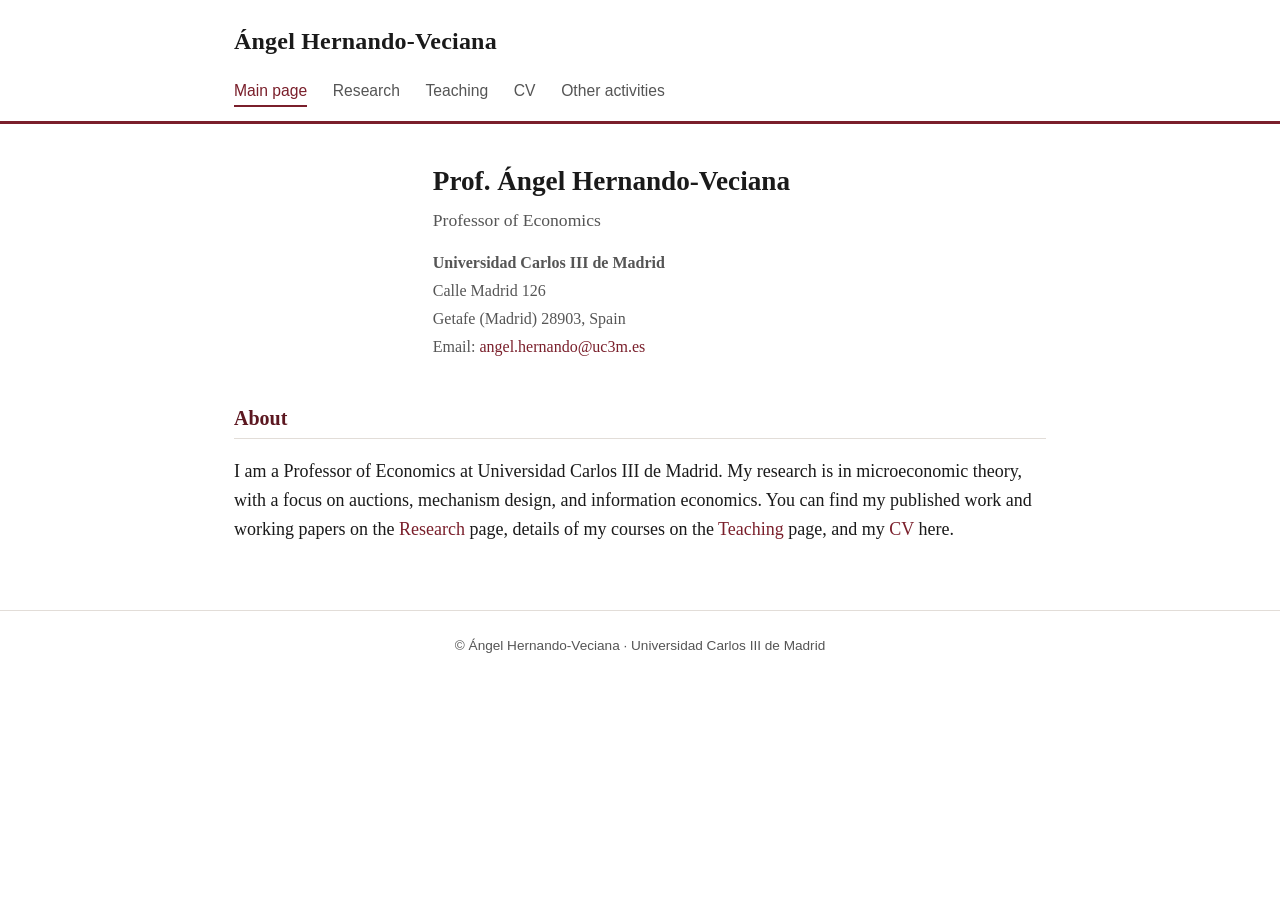
==== index.html @ 5a62879f "Personal academic website (migrated from Google Sites)" ====
<!DOCTYPE html>
<html lang="en">
<head>
<meta charset="utf-8">
<meta name="viewport" content="width=device-width, initial-scale=1">
<title>Ángel Hernando-Veciana</title>
<meta name="description" content="Ángel Hernando-Veciana, Professor of Economics, Universidad Carlos III de Madrid.">
<link rel="stylesheet" href="style.css">
</head>
<body>
<header>
  <div class="header-inner">
    <div class="site-title"><a href="index.html">Ángel Hernando-Veciana</a></div>
  </div>
  <nav>
    <a href="index.html" class="active">Main page</a>
    <a href="research.html">Research</a>
    <a href="teaching.html">Teaching</a>
    <a href="cv.html">CV</a>
    <a href="other-activities.html">Other activities</a>
  </nav>
</header>

<main>
  <div class="profile">
    <img class="profile-photo" src="profile.jpg" alt="Ángel Hernando-Veciana"
         onerror="this.style.visibility='hidden'">
    <div class="profile-info">
      <p class="name">Prof. Ángel Hernando-Veciana</p>
      <p class="role">Professor of Economics</p>
      <p class="contact-line"><strong>Universidad Carlos III de Madrid</strong></p>
      <p class="contact-line">Calle Madrid 126</p>
      <p class="contact-line">Getafe (Madrid) 28903, Spain</p>
      <p class="contact-line">Email: <a href="mailto:angel.hernando@uc3m.es">angel.hernando@uc3m.es</a></p>
    </div>
  </div>

  <h2>About</h2>
  <p>I am a Professor of Economics at Universidad Carlos III de Madrid. My research
  is in microeconomic theory, with a focus on auctions, mechanism design, and
  information economics. You can find my published work and working papers on the
  <a href="research.html">Research</a> page, details of my courses on the
  <a href="teaching.html">Teaching</a> page, and my
  <a href="cv.html">CV</a> here.</p>
</main>

<footer>
  &copy; Ángel Hernando-Veciana · Universidad Carlos III de Madrid
</footer>
</body>
</html>
---- style.css ----
:root {
  --accent: #7a1f2b;      /* UC3M maroon */
  --accent-dark: #5c1720;
  --text: #1a1a1a;
  --muted: #555;
  --bg: #ffffff;
  --bg-soft: #f6f4f2;
  --border: #e2ddd8;
  --max: 860px;
}

* { box-sizing: border-box; }

html { scroll-behavior: smooth; }

body {
  margin: 0;
  font-family: Georgia, "Times New Roman", serif;
  color: var(--text);
  background: var(--bg);
  line-height: 1.6;
  font-size: 18px;
}

a { color: var(--accent); text-decoration: none; }
a:hover { text-decoration: underline; color: var(--accent-dark); }

/* Header / nav */
header {
  border-bottom: 3px solid var(--accent);
  background: var(--bg);
}
.header-inner {
  max-width: var(--max);
  margin: 0 auto;
  padding: 1.4rem 1.5rem 0.4rem;
}
.site-title {
  font-size: 1.5rem;
  font-weight: bold;
  color: var(--text);
  letter-spacing: 0.2px;
}
.site-title a { color: var(--text); }
.site-title a:hover { text-decoration: none; color: var(--accent); }

nav {
  max-width: var(--max);
  margin: 0 auto;
  padding: 0.5rem 1.5rem 0.9rem;
  display: flex;
  flex-wrap: wrap;
  gap: 0.4rem 1.6rem;
}
nav a {
  font-family: -apple-system, "Segoe UI", Helvetica, Arial, sans-serif;
  font-size: 0.98rem;
  color: var(--muted);
  padding: 0.15rem 0;
  border-bottom: 2px solid transparent;
}
nav a:hover { color: var(--accent); text-decoration: none; }
nav a.active { color: var(--accent); border-bottom-color: var(--accent); }

/* Main */
main {
  max-width: var(--max);
  margin: 0 auto;
  padding: 2.2rem 1.5rem 3rem;
}

h1 {
  font-size: 2rem;
  margin: 0 0 1.2rem;
  color: var(--text);
}
h2 {
  font-size: 1.25rem;
  margin: 2rem 0 0.8rem;
  color: var(--accent-dark);
  border-bottom: 1px solid var(--border);
  padding-bottom: 0.3rem;
}

/* Intro / profile */
.profile {
  display: flex;
  gap: 1.8rem;
  align-items: flex-start;
  flex-wrap: wrap;
}
.profile-photo {
  width: 170px;
  height: 210px;
  object-fit: cover;
  border: 1px solid var(--border);
  background: var(--bg-soft);
  flex-shrink: 0;
}
.profile-info { flex: 1; min-width: 240px; }
.profile-info .name { font-size: 1.7rem; font-weight: bold; margin: 0 0 0.2rem; }
.profile-info .role { font-size: 1.1rem; color: var(--muted); margin: 0 0 1rem; }
.contact-line { margin: 0.15rem 0; color: var(--muted); font-size: 1rem; }

/* Publication / list styles */
ol.pub-list, ul.plain-list { padding-left: 1.4rem; }
ol.pub-list li { margin-bottom: 0.9rem; }
ul.plain-list li { margin-bottom: 0.5rem; }
.paper-title { font-style: italic; }
.venue { color: var(--muted); font-size: 0.96rem; }

/* Activities */
.activity {
  display: flex;
  gap: 1.2rem;
  align-items: center;
  padding: 1rem 0;
  border-bottom: 1px solid var(--border);
}
.activity:last-child { border-bottom: none; }
.activity img {
  width: 150px;
  height: 90px;
  object-fit: cover;
  border: 1px solid var(--border);
  flex-shrink: 0;
}

/* CV embed */
.cv-frame {
  width: 100%;
  height: 900px;
  border: 1px solid var(--border);
}

footer {
  border-top: 1px solid var(--border);
  color: var(--muted);
  font-family: -apple-system, "Segoe UI", Helvetica, Arial, sans-serif;
  font-size: 0.85rem;
  text-align: center;
  padding: 1.5rem;
}

@media (max-width: 600px) {
  body { font-size: 16px; }
  .profile-photo { width: 130px; height: 160px; }
  .activity img { width: 110px; height: 68px; }
}
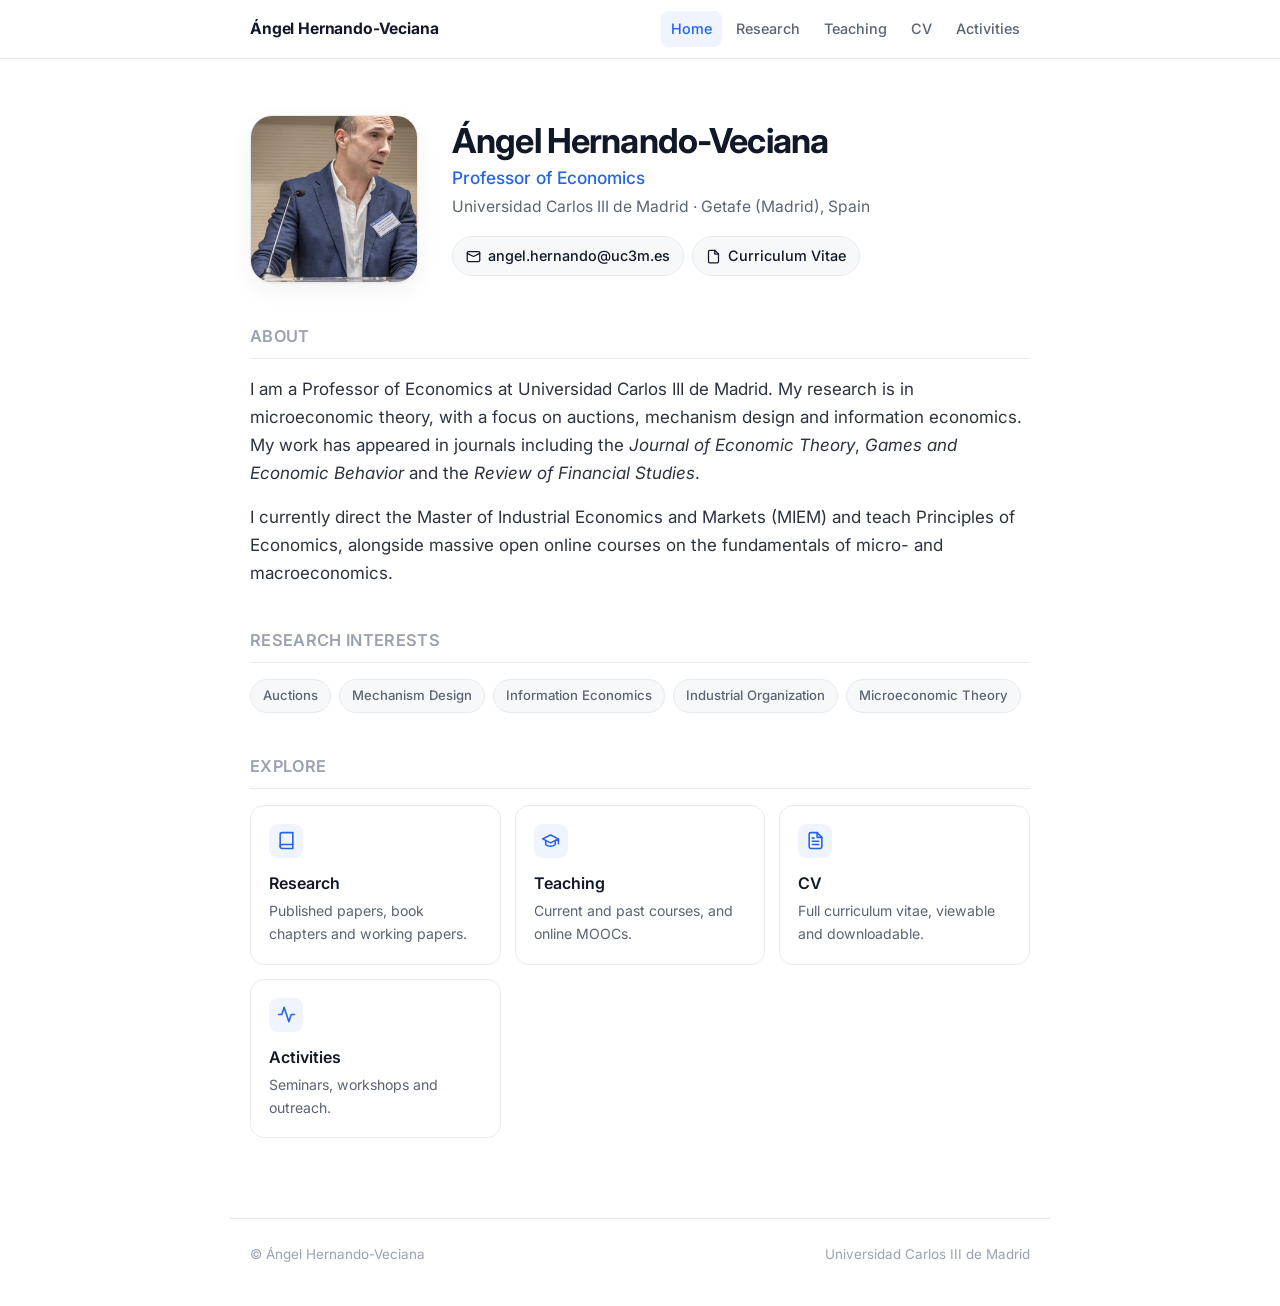
==== commit 42304491: "Update" ====
--- a/index.html
+++ b/index.html
@@ -4,48 +4,98 @@
 <meta charset="utf-8">
 <meta name="viewport" content="width=device-width, initial-scale=1">
 <title>Ángel Hernando-Veciana</title>
-<meta name="description" content="Ángel Hernando-Veciana, Professor of Economics, Universidad Carlos III de Madrid.">
+<meta name="description" content="Ángel Hernando-Veciana — Professor of Economics at Universidad Carlos III de Madrid. Research in auctions, mechanism design and information economics.">
+<link rel="preconnect" href="https://fonts.googleapis.com">
+<link rel="preconnect" href="https://fonts.gstatic.com" crossorigin>
+<link href="https://fonts.googleapis.com/css2?family=Inter:wght@400;500;600;700&display=swap" rel="stylesheet">
 <link rel="stylesheet" href="style.css">
 </head>
 <body>
-<header>
-  <div class="header-inner">
-    <div class="site-title"><a href="index.html">Ángel Hernando-Veciana</a></div>
+<nav class="nav">
+  <div class="nav-inner">
+    <a class="brand" href="index.html">Ángel Hernando-Veciana</a>
+    <div class="nav-links">
+      <a href="index.html" class="active">Home</a>
+      <a href="research.html">Research</a>
+      <a href="teaching.html">Teaching</a>
+      <a href="cv.html">CV</a>
+      <a href="other-activities.html">Activities</a>
+    </div>
   </div>
-  <nav>
-    <a href="index.html" class="active">Main page</a>
-    <a href="research.html">Research</a>
-    <a href="teaching.html">Teaching</a>
-    <a href="cv.html">CV</a>
-    <a href="other-activities.html">Other activities</a>
-  </nav>
-</header>
+</nav>
 
 <main>
-  <div class="profile">
-    <img class="profile-photo" src="profile.jpg" alt="Ángel Hernando-Veciana"
-         onerror="this.style.visibility='hidden'">
-    <div class="profile-info">
-      <p class="name">Prof. Ángel Hernando-Veciana</p>
-      <p class="role">Professor of Economics</p>
-      <p class="contact-line"><strong>Universidad Carlos III de Madrid</strong></p>
-      <p class="contact-line">Calle Madrid 126</p>
-      <p class="contact-line">Getafe (Madrid) 28903, Spain</p>
-      <p class="contact-line">Email: <a href="mailto:angel.hernando@uc3m.es">angel.hernando@uc3m.es</a></p>
+  <section class="hero">
+    <div class="avatar-wrap">
+      <img class="avatar" src="profile.jpg" alt="Ángel Hernando-Veciana"
+           onerror="this.outerHTML='&lt;div class=&quot;avatar-fallback&quot;&gt;ÁHV&lt;/div&gt;'">
     </div>
+    <div class="hero-body">
+      <h1 class="hero-name">Ángel Hernando-Veciana</h1>
+      <p class="hero-role">Professor of Economics</p>
+      <p class="hero-affil">Universidad Carlos III de Madrid · Getafe (Madrid), Spain</p>
+      <div class="contacts">
+        <a href="mailto:angel.hernando@uc3m.es">
+          <svg viewBox="0 0 24 24" fill="none" stroke="currentColor" stroke-width="2" stroke-linecap="round" stroke-linejoin="round"><rect x="2" y="4" width="20" height="16" rx="2"/><path d="m22 7-10 5L2 7"/></svg>
+          angel.hernando@uc3m.es
+        </a>
+        <a href="cv.pdf">
+          <svg viewBox="0 0 24 24" fill="none" stroke="currentColor" stroke-width="2" stroke-linecap="round" stroke-linejoin="round"><path d="M14 2H6a2 2 0 0 0-2 2v16a2 2 0 0 0 2 2h12a2 2 0 0 0 2-2V8z"/><path d="M14 2v6h6"/></svg>
+          Curriculum Vitae
+        </a>
+      </div>
+    </div>
+  </section>
+
+  <h2 class="section">About</h2>
+  <div class="prose">
+    <p>I am a Professor of Economics at Universidad Carlos III de Madrid. My research is in
+    microeconomic theory, with a focus on auctions, mechanism design and information
+    economics. My work has appeared in journals including the <em>Journal of Economic
+    Theory</em>, <em>Games and Economic Behavior</em> and the <em>Review of Financial
+    Studies</em>.</p>
+    <p>I currently direct the Master of Industrial Economics and Markets (MIEM) and teach
+    Principles of Economics, alongside massive open online courses on the fundamentals of
+    micro- and macroeconomics.</p>
   </div>
 
-  <h2>About</h2>
-  <p>I am a Professor of Economics at Universidad Carlos III de Madrid. My research
-  is in microeconomic theory, with a focus on auctions, mechanism design, and
-  information economics. You can find my published work and working papers on the
-  <a href="research.html">Research</a> page, details of my courses on the
-  <a href="teaching.html">Teaching</a> page, and my
-  <a href="cv.html">CV</a> here.</p>
+  <h2 class="section">Research interests</h2>
+  <div class="tags">
+    <span class="tag">Auctions</span>
+    <span class="tag">Mechanism Design</span>
+    <span class="tag">Information Economics</span>
+    <span class="tag">Industrial Organization</span>
+    <span class="tag">Microeconomic Theory</span>
+  </div>
+
+  <h2 class="section">Explore</h2>
+  <div class="cards">
+    <a class="card" href="research.html">
+      <div class="card-icon"><svg viewBox="0 0 24 24" fill="none" stroke="currentColor" stroke-width="2" stroke-linecap="round" stroke-linejoin="round"><path d="M4 19.5A2.5 2.5 0 0 1 6.5 17H20"/><path d="M6.5 2H20v20H6.5A2.5 2.5 0 0 1 4 19.5v-15A2.5 2.5 0 0 1 6.5 2z"/></svg></div>
+      <h3>Research</h3>
+      <p>Published papers, book chapters and working papers.</p>
+    </a>
+    <a class="card" href="teaching.html">
+      <div class="card-icon"><svg viewBox="0 0 24 24" fill="none" stroke="currentColor" stroke-width="2" stroke-linecap="round" stroke-linejoin="round"><path d="M22 10v6M2 10l10-5 10 5-10 5z"/><path d="M6 12v5c3 3 9 3 12 0v-5"/></svg></div>
+      <h3>Teaching</h3>
+      <p>Current and past courses, and online MOOCs.</p>
+    </a>
+    <a class="card" href="cv.html">
+      <div class="card-icon"><svg viewBox="0 0 24 24" fill="none" stroke="currentColor" stroke-width="2" stroke-linecap="round" stroke-linejoin="round"><path d="M14 2H6a2 2 0 0 0-2 2v16a2 2 0 0 0 2 2h12a2 2 0 0 0 2-2V8z"/><path d="M14 2v6h6"/><path d="M16 13H8M16 17H8M10 9H8"/></svg></div>
+      <h3>CV</h3>
+      <p>Full curriculum vitae, viewable and downloadable.</p>
+    </a>
+    <a class="card" href="other-activities.html">
+      <div class="card-icon"><svg viewBox="0 0 24 24" fill="none" stroke="currentColor" stroke-width="2" stroke-linecap="round" stroke-linejoin="round"><path d="M22 12h-4l-3 9L9 3l-3 9H2"/></svg></div>
+      <h3>Activities</h3>
+      <p>Seminars, workshops and outreach.</p>
+    </a>
+  </div>
 </main>
 
 <footer>
-  &copy; Ángel Hernando-Veciana · Universidad Carlos III de Madrid
+  <span>© Ángel Hernando-Veciana</span>
+  <span>Universidad Carlos III de Madrid</span>
 </footer>
 </body>
 </html>
--- a/style.css
+++ b/style.css
@@ -1,149 +1,312 @@
 :root {
-  --accent: #7a1f2b;      /* UC3M maroon */
-  --accent-dark: #5c1720;
-  --text: #1a1a1a;
-  --muted: #555;
+  --ink: #111827;
+  --muted: #5b6472;
+  --faint: #9aa2af;
+  --line: #e8eaee;
+  --line-strong: #d7dae0;
   --bg: #ffffff;
-  --bg-soft: #f6f4f2;
-  --border: #e2ddd8;
-  --max: 860px;
+  --bg-soft: #f7f8fa;
+  --accent: #2563eb;
+  --accent-soft: #eff4ff;
+  --radius: 14px;
+  --radius-sm: 9px;
+  --max: 820px;
+  --shadow: 0 1px 2px rgba(17,24,39,.04), 0 8px 24px rgba(17,24,39,.05);
 }
 
 * { box-sizing: border-box; }
-
-html { scroll-behavior: smooth; }
+html { scroll-behavior: smooth; -webkit-text-size-adjust: 100%; }
 
 body {
   margin: 0;
-  font-family: Georgia, "Times New Roman", serif;
-  color: var(--text);
+  font-family: "Inter", -apple-system, BlinkMacSystemFont, "Segoe UI", Helvetica, Arial, sans-serif;
+  color: var(--ink);
   background: var(--bg);
-  line-height: 1.6;
-  font-size: 18px;
-}
-
-a { color: var(--accent); text-decoration: none; }
-a:hover { text-decoration: underline; color: var(--accent-dark); }
-
-/* Header / nav */
-header {
-  border-bottom: 3px solid var(--accent);
-  background: var(--bg);
-}
-.header-inner {
+  line-height: 1.65;
+  font-size: 17px;
+  -webkit-font-smoothing: antialiased;
+  text-rendering: optimizeLegibility;
+}
+
+a { color: var(--accent); text-decoration: none; transition: color .15s ease; }
+a:hover { color: #1a4bc0; }
+
+/* ---------- Nav ---------- */
+.nav {
+  position: sticky;
+  top: 0;
+  z-index: 50;
+  background: rgba(255,255,255,.82);
+  backdrop-filter: saturate(180%) blur(12px);
+  -webkit-backdrop-filter: saturate(180%) blur(12px);
+  border-bottom: 1px solid var(--line);
+}
+.nav-inner {
   max-width: var(--max);
   margin: 0 auto;
-  padding: 1.4rem 1.5rem 0.4rem;
-}
-.site-title {
-  font-size: 1.5rem;
-  font-weight: bold;
-  color: var(--text);
-  letter-spacing: 0.2px;
-}
-.site-title a { color: var(--text); }
-.site-title a:hover { text-decoration: none; color: var(--accent); }
-
-nav {
-  max-width: var(--max);
-  margin: 0 auto;
-  padding: 0.5rem 1.5rem 0.9rem;
-  display: flex;
+  padding: 0 20px;
+  height: 58px;
+  display: flex;
+  align-items: center;
+  justify-content: space-between;
+  gap: 16px;
+}
+.brand {
+  font-weight: 700;
+  letter-spacing: -.01em;
+  color: var(--ink);
+  font-size: .98rem;
+  white-space: nowrap;
+}
+.brand:hover { color: var(--ink); }
+.nav-links {
+  display: flex;
+  gap: 4px;
   flex-wrap: wrap;
-  gap: 0.4rem 1.6rem;
-}
-nav a {
-  font-family: -apple-system, "Segoe UI", Helvetica, Arial, sans-serif;
-  font-size: 0.98rem;
+  justify-content: flex-end;
+}
+.nav-links a {
   color: var(--muted);
-  padding: 0.15rem 0;
-  border-bottom: 2px solid transparent;
-}
-nav a:hover { color: var(--accent); text-decoration: none; }
-nav a.active { color: var(--accent); border-bottom-color: var(--accent); }
-
-/* Main */
+  font-size: .9rem;
+  font-weight: 500;
+  padding: 6px 10px;
+  border-radius: 8px;
+  transition: background .15s ease, color .15s ease;
+}
+.nav-links a:hover { color: var(--ink); background: var(--bg-soft); }
+.nav-links a.active { color: var(--accent); background: var(--accent-soft); }
+
+/* ---------- Layout ---------- */
 main {
   max-width: var(--max);
   margin: 0 auto;
-  padding: 2.2rem 1.5rem 3rem;
-}
-
-h1 {
-  font-size: 2rem;
-  margin: 0 0 1.2rem;
-  color: var(--text);
-}
-h2 {
-  font-size: 1.25rem;
-  margin: 2rem 0 0.8rem;
-  color: var(--accent-dark);
-  border-bottom: 1px solid var(--border);
-  padding-bottom: 0.3rem;
-}
-
-/* Intro / profile */
-.profile {
-  display: flex;
-  gap: 1.8rem;
-  align-items: flex-start;
+  padding: 56px 20px 40px;
+}
+
+h1.page-title {
+  font-size: 1.9rem;
+  font-weight: 700;
+  letter-spacing: -.02em;
+  margin: 0 0 6px;
+}
+.page-intro { color: var(--muted); margin: 0 0 30px; }
+
+h2.section {
+  font-size: 1.02rem;
+  font-weight: 600;
+  letter-spacing: .02em;
+  text-transform: uppercase;
+  color: var(--faint);
+  margin: 40px 0 16px;
+  padding-bottom: 8px;
+  border-bottom: 1px solid var(--line);
+}
+
+/* ---------- Hero ---------- */
+.hero {
+  display: flex;
+  gap: 34px;
+  align-items: center;
   flex-wrap: wrap;
 }
-.profile-photo {
-  width: 170px;
-  height: 210px;
+.avatar-wrap { flex-shrink: 0; }
+.avatar {
+  width: 168px;
+  height: 168px;
+  border-radius: 22px;
   object-fit: cover;
-  border: 1px solid var(--border);
+  box-shadow: var(--shadow);
+  border: 1px solid var(--line);
+  display: block;
+}
+.avatar-fallback {
+  width: 168px;
+  height: 168px;
+  border-radius: 22px;
+  display: flex;
+  align-items: center;
+  justify-content: center;
+  font-size: 3.2rem;
+  font-weight: 700;
+  letter-spacing: -.02em;
+  color: #fff;
+  background: linear-gradient(135deg, #2563eb, #4f46e5);
+  box-shadow: var(--shadow);
+}
+.hero-body { flex: 1; min-width: 260px; }
+.hero-name {
+  font-size: 2.15rem;
+  font-weight: 700;
+  letter-spacing: -.025em;
+  margin: 0 0 4px;
+  line-height: 1.1;
+}
+.hero-role { font-size: 1.08rem; color: var(--accent); font-weight: 500; margin: 0 0 2px; }
+.hero-affil { color: var(--muted); margin: 0 0 16px; font-size: .98rem; }
+
+.contacts { display: flex; flex-wrap: wrap; gap: 8px; margin-top: 4px; }
+.contacts a {
+  display: inline-flex;
+  align-items: center;
+  gap: 7px;
+  font-size: .9rem;
+  font-weight: 500;
+  color: var(--ink);
   background: var(--bg-soft);
-  flex-shrink: 0;
-}
-.profile-info { flex: 1; min-width: 240px; }
-.profile-info .name { font-size: 1.7rem; font-weight: bold; margin: 0 0 0.2rem; }
-.profile-info .role { font-size: 1.1rem; color: var(--muted); margin: 0 0 1rem; }
-.contact-line { margin: 0.15rem 0; color: var(--muted); font-size: 1rem; }
-
-/* Publication / list styles */
-ol.pub-list, ul.plain-list { padding-left: 1.4rem; }
-ol.pub-list li { margin-bottom: 0.9rem; }
-ul.plain-list li { margin-bottom: 0.5rem; }
-.paper-title { font-style: italic; }
-.venue { color: var(--muted); font-size: 0.96rem; }
+  border: 1px solid var(--line);
+  padding: 7px 13px;
+  border-radius: 999px;
+  transition: border-color .15s ease, transform .15s ease, box-shadow .15s ease;
+}
+.contacts a:hover { border-color: var(--line-strong); transform: translateY(-1px); box-shadow: var(--shadow); color: var(--ink); }
+.contacts svg { width: 15px; height: 15px; }
+
+/* ---------- Prose ---------- */
+.prose { color: #2c333f; }
+.prose p { margin: 0 0 16px; }
+
+/* ---------- Tags ---------- */
+.tags { display: flex; flex-wrap: wrap; gap: 8px; }
+.tag {
+  font-size: .82rem;
+  font-weight: 500;
+  color: var(--muted);
+  background: var(--bg-soft);
+  border: 1px solid var(--line);
+  padding: 5px 12px;
+  border-radius: 999px;
+}
+
+/* ---------- Nav cards ---------- */
+.cards {
+  display: grid;
+  grid-template-columns: repeat(auto-fit, minmax(200px, 1fr));
+  gap: 14px;
+  margin-top: 8px;
+}
+.card {
+  display: block;
+  padding: 18px;
+  border: 1px solid var(--line);
+  border-radius: var(--radius);
+  background: var(--bg);
+  transition: border-color .15s ease, transform .15s ease, box-shadow .15s ease;
+}
+.card:hover { border-color: var(--line-strong); transform: translateY(-2px); box-shadow: var(--shadow); }
+.card-icon {
+  width: 34px; height: 34px;
+  display: flex; align-items: center; justify-content: center;
+  border-radius: 9px;
+  background: var(--accent-soft);
+  color: var(--accent);
+  margin-bottom: 12px;
+}
+.card-icon svg { width: 19px; height: 19px; }
+.card h3 { margin: 0 0 3px; font-size: 1rem; font-weight: 600; color: var(--ink); }
+.card p { margin: 0; font-size: .88rem; color: var(--muted); }
+
+/* ---------- Publication / list rows ---------- */
+.pub {
+  position: relative;
+  padding: 14px 16px 14px 18px;
+  border-radius: var(--radius-sm);
+  border-left: 2px solid transparent;
+  transition: background .15s ease, border-color .15s ease;
+}
+.pub + .pub { margin-top: 2px; }
+.pub:hover { background: var(--bg-soft); border-left-color: var(--accent); }
+.pub-title { font-weight: 600; color: var(--ink); }
+.pub-title a { color: var(--ink); }
+.pub-title a:hover { color: var(--accent); }
+.pub-meta { display: block; color: var(--muted); font-size: .92rem; margin-top: 2px; }
+.pub-extra { font-size: .86rem; }
+
+/* Simple list */
+.list { list-style: none; padding: 0; margin: 0; }
+.list li {
+  padding: 11px 14px;
+  border-radius: var(--radius-sm);
+  transition: background .15s ease;
+}
+.list li:hover { background: var(--bg-soft); }
+.list .lead { font-weight: 500; }
+.pill {
+  display: inline-block;
+  font-size: .72rem;
+  font-weight: 600;
+  letter-spacing: .03em;
+  text-transform: uppercase;
+  color: var(--accent);
+  background: var(--accent-soft);
+  padding: 2px 8px;
+  border-radius: 6px;
+  margin-left: 8px;
+  vertical-align: middle;
+}
 
 /* Activities */
 .activity {
   display: flex;
-  gap: 1.2rem;
-  align-items: center;
-  padding: 1rem 0;
-  border-bottom: 1px solid var(--border);
-}
-.activity:last-child { border-bottom: none; }
-.activity img {
-  width: 150px;
-  height: 90px;
-  object-fit: cover;
-  border: 1px solid var(--border);
+  gap: 14px;
+  align-items: flex-start;
+  padding: 16px;
+  border: 1px solid var(--line);
+  border-radius: var(--radius);
+  transition: border-color .15s ease, transform .15s ease, box-shadow .15s ease;
+}
+.activity + .activity { margin-top: 12px; }
+.activity:hover { border-color: var(--line-strong); transform: translateY(-1px); box-shadow: var(--shadow); }
+.activity .a-icon {
   flex-shrink: 0;
-}
-
-/* CV embed */
-.cv-frame {
-  width: 100%;
-  height: 900px;
-  border: 1px solid var(--border);
-}
-
+  width: 34px; height: 34px;
+  display: flex; align-items: center; justify-content: center;
+  border-radius: 9px;
+  background: var(--accent-soft);
+  color: var(--accent);
+}
+.activity .a-icon svg { width: 18px; height: 18px; }
+.activity .a-body { flex: 1; }
+
+/* ---------- CV ---------- */
+.cv-actions { margin: 0 0 20px; }
+.btn {
+  display: inline-flex;
+  align-items: center;
+  gap: 8px;
+  font-weight: 600;
+  font-size: .92rem;
+  color: #fff;
+  background: var(--accent);
+  padding: 10px 18px;
+  border-radius: 10px;
+  transition: background .15s ease, transform .15s ease;
+}
+.btn:hover { background: #1a4bc0; color: #fff; transform: translateY(-1px); }
+.btn svg { width: 16px; height: 16px; }
+.cv-frame { width: 100%; height: 900px; border: 1px solid var(--line); border-radius: var(--radius); }
+
+/* ---------- Footer ---------- */
 footer {
-  border-top: 1px solid var(--border);
-  color: var(--muted);
-  font-family: -apple-system, "Segoe UI", Helvetica, Arial, sans-serif;
-  font-size: 0.85rem;
-  text-align: center;
-  padding: 1.5rem;
-}
-
-@media (max-width: 600px) {
+  max-width: var(--max);
+  margin: 40px auto 0;
+  padding: 24px 20px 40px;
+  border-top: 1px solid var(--line);
+  color: var(--faint);
+  font-size: .84rem;
+  display: flex;
+  justify-content: space-between;
+  flex-wrap: wrap;
+  gap: 8px;
+}
+footer a { color: var(--muted); }
+
+/* ---------- Responsive ---------- */
+@media (max-width: 640px) {
   body { font-size: 16px; }
-  .profile-photo { width: 130px; height: 160px; }
-  .activity img { width: 110px; height: 68px; }
-}
+  main { padding-top: 40px; }
+  .hero { gap: 22px; }
+  .avatar, .avatar-fallback { width: 128px; height: 128px; border-radius: 18px; }
+  .avatar-fallback { font-size: 2.4rem; }
+  .hero-name { font-size: 1.8rem; }
+  .nav-inner { height: 54px; }
+}
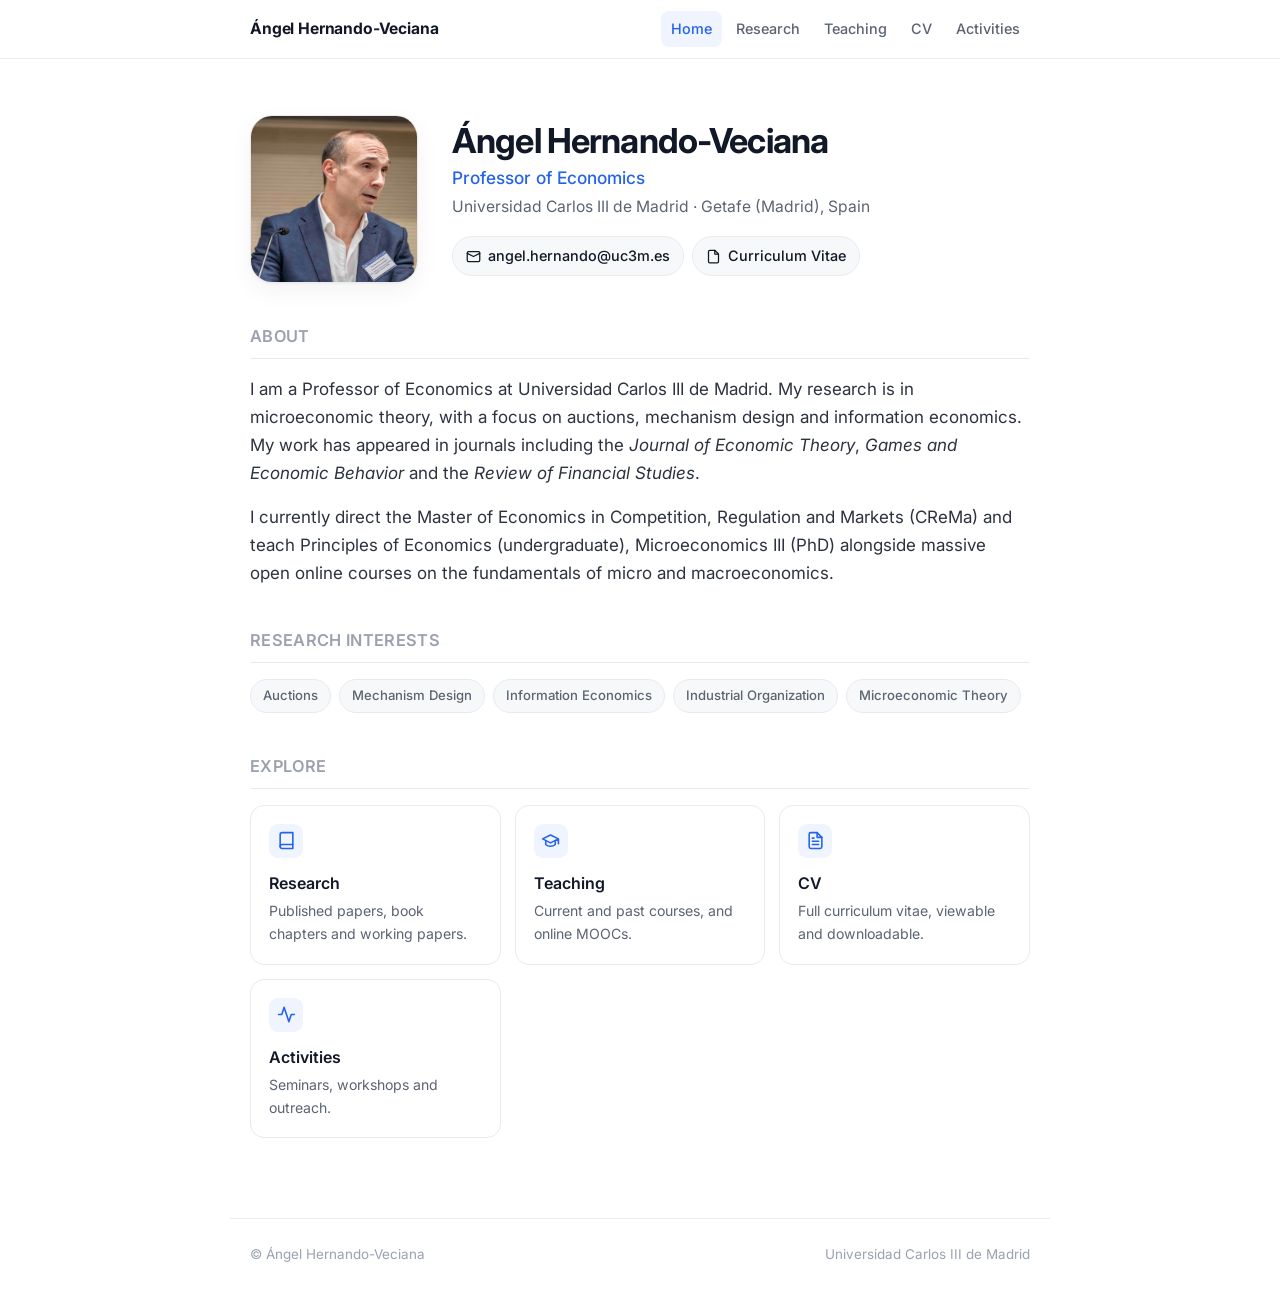
==== commit 4ce33f51: "Update index.html" ====
--- a/index.html
+++ b/index.html
@@ -54,9 +54,9 @@
     economics. My work has appeared in journals including the <em>Journal of Economic
     Theory</em>, <em>Games and Economic Behavior</em> and the <em>Review of Financial
     Studies</em>.</p>
-    <p>I currently direct the Master of Industrial Economics and Markets (MIEM) and teach
-    Principles of Economics, alongside massive open online courses on the fundamentals of
-    micro- and macroeconomics.</p>
+    <p>I currently direct the Master of Economics in Competition, Regulation and Markets (CReMa) and teach
+    Principles of Economics (undergraduate), Microeconomics III (PhD) alongside massive open online courses on the fundamentals of
+    micro and macroeconomics.</p>
   </div>
 
   <h2 class="section">Research interests</h2>
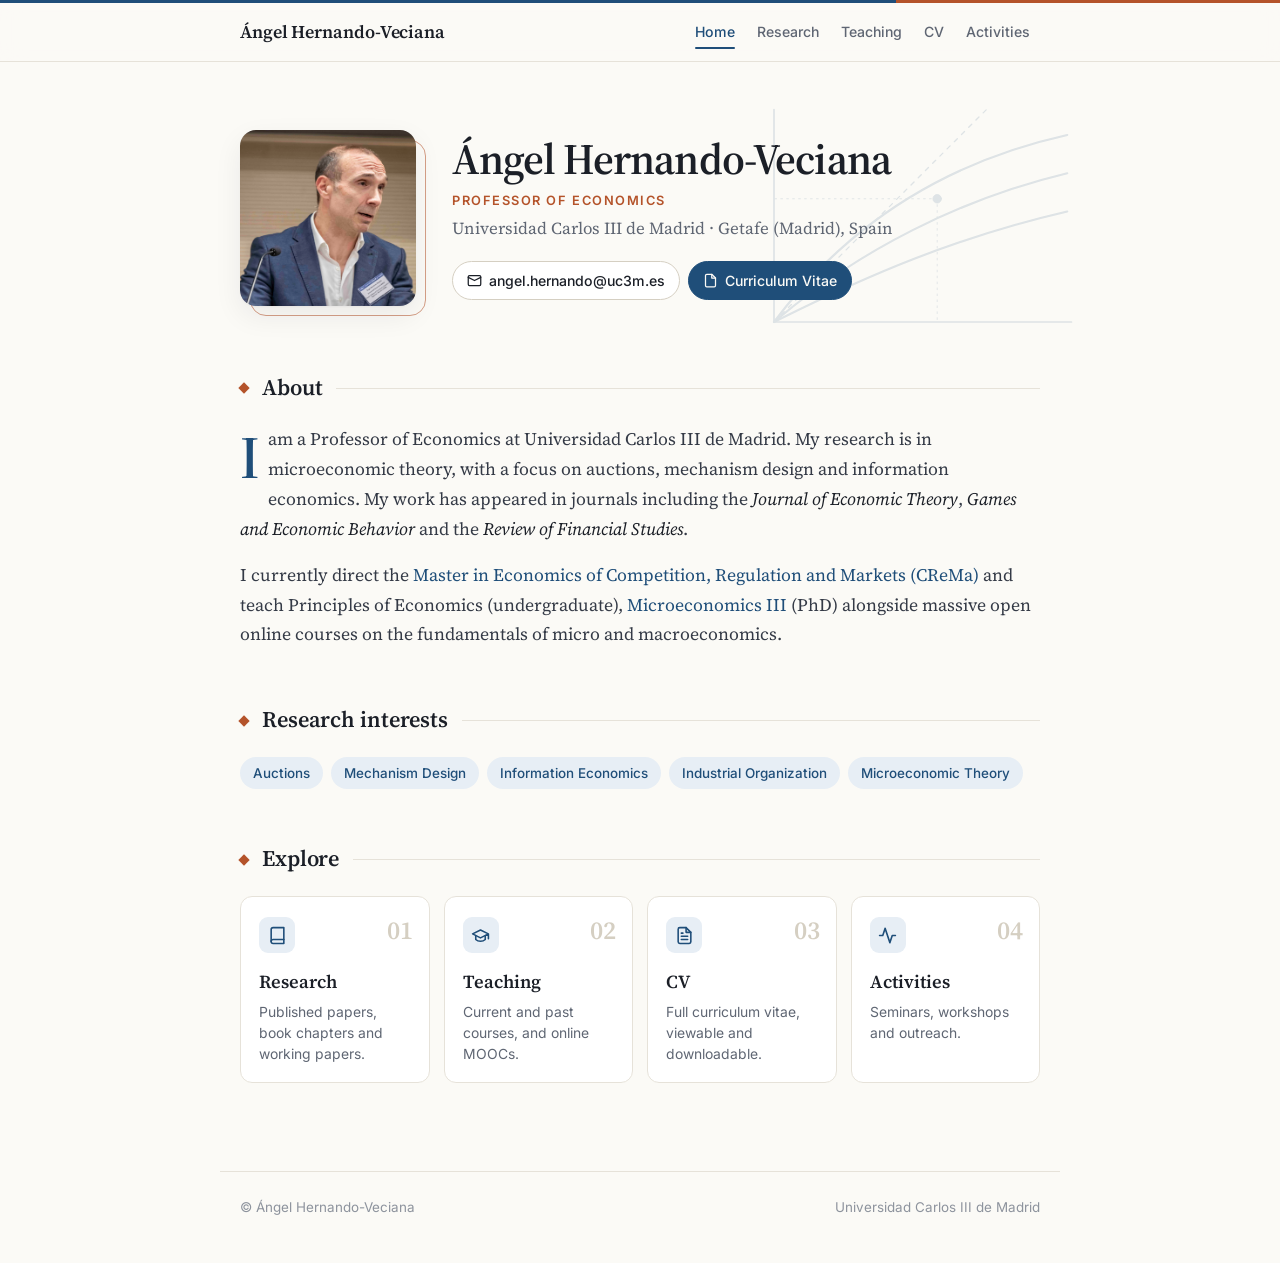
==== commit 35e28e18: "Redesign site; add Microeconomics III and CReMa link Co-Authored-By: Claude Opus 5.5 <noreply@anthro" ====
--- a/index.html
+++ b/index.html
@@ -7,7 +7,7 @@
 <meta name="description" content="Ángel Hernando-Veciana — Professor of Economics at Universidad Carlos III de Madrid. Research in auctions, mechanism design and information economics.">
 <link rel="preconnect" href="https://fonts.googleapis.com">
 <link rel="preconnect" href="https://fonts.gstatic.com" crossorigin>
-<link href="https://fonts.googleapis.com/css2?family=Inter:wght@400;500;600;700&display=swap" rel="stylesheet">
+<link href="https://fonts.googleapis.com/css2?family=Inter:wght@400;500;600;700&family=Source+Serif+4:ital,opsz,wght@0,8..60,400;0,8..60,600;0,8..60,700;1,8..60,400&display=swap" rel="stylesheet">
 <link rel="stylesheet" href="style.css">
 </head>
 <body>
@@ -26,6 +26,15 @@
 
 <main>
   <section class="hero">
+    <svg class="hero-art" viewBox="0 0 400 300" fill="none" stroke="currentColor" stroke-linecap="round" aria-hidden="true">
+      <path d="M40 270H390M40 270V20" stroke-width="2"/>
+      <path d="M40 270L290 20" stroke-width="1.5" stroke-dasharray="5 7"/>
+      <path d="M40 270C150 215 255 170 385 140" stroke-width="2.5"/>
+      <path d="M40 270C140 185 260 125 385 95" stroke-width="2.5"/>
+      <path d="M40 270C130 150 250 80 385 50" stroke-width="2.5"/>
+      <circle cx="232" cy="125" r="5" fill="currentColor"/>
+      <path d="M232 125V270M232 125H40" stroke-width="1" stroke-dasharray="2 5"/>
+    </svg>
     <div class="avatar-wrap">
       <img class="avatar" src="profile.jpg" alt="Ángel Hernando-Veciana"
            onerror="this.outerHTML='&lt;div class=&quot;avatar-fallback&quot;&gt;ÁHV&lt;/div&gt;'">
@@ -39,7 +48,7 @@
           <svg viewBox="0 0 24 24" fill="none" stroke="currentColor" stroke-width="2" stroke-linecap="round" stroke-linejoin="round"><rect x="2" y="4" width="20" height="16" rx="2"/><path d="m22 7-10 5L2 7"/></svg>
           angel.hernando@uc3m.es
         </a>
-        <a href="cv.pdf">
+        <a class="primary" href="cv.pdf">
           <svg viewBox="0 0 24 24" fill="none" stroke="currentColor" stroke-width="2" stroke-linecap="round" stroke-linejoin="round"><path d="M14 2H6a2 2 0 0 0-2 2v16a2 2 0 0 0 2 2h12a2 2 0 0 0 2-2V8z"/><path d="M14 2v6h6"/></svg>
           Curriculum Vitae
         </a>
@@ -48,14 +57,14 @@
   </section>
 
   <h2 class="section">About</h2>
-  <div class="prose">
+  <div class="prose lead">
     <p>I am a Professor of Economics at Universidad Carlos III de Madrid. My research is in
     microeconomic theory, with a focus on auctions, mechanism design and information
     economics. My work has appeared in journals including the <em>Journal of Economic
     Theory</em>, <em>Games and Economic Behavior</em> and the <em>Review of Financial
     Studies</em>.</p>
-    <p>I currently direct the Master of Economics in Competition, Regulation and Markets (CReMa) and teach
-    Principles of Economics (undergraduate), Microeconomics III (PhD) alongside massive open online courses on the fundamentals of
+    <p>I currently direct the <a href="https://www.uc3m.es/master/crema">Master in Economics of Competition, Regulation and Markets (CReMa)</a> and teach
+    Principles of Economics (undergraduate), <a href="https://aplicaciones.uc3m.es/cpa/generaFicha?est=68&amp;asig=16862&amp;idioma=2">Microeconomics III</a> (PhD) alongside massive open online courses on the fundamentals of
     micro and macroeconomics.</p>
   </div>
 
--- a/style.css
+++ b/style.css
@@ -1,17 +1,44 @@
 :root {
-  --ink: #111827;
-  --muted: #5b6472;
-  --faint: #9aa2af;
-  --line: #e8eaee;
-  --line-strong: #d7dae0;
-  --bg: #ffffff;
-  --bg-soft: #f7f8fa;
-  --accent: #2563eb;
-  --accent-soft: #eff4ff;
-  --radius: 14px;
-  --radius-sm: 9px;
-  --max: 820px;
-  --shadow: 0 1px 2px rgba(17,24,39,.04), 0 8px 24px rgba(17,24,39,.05);
+  --ink: #1b1f27;
+  --ink-soft: #343a46;
+  --muted: #5f6673;
+  --faint: #8d939d;
+  --line: #e6e2d9;
+  --line-strong: #d5cfc2;
+  --bg: #fbfaf6;
+  --bg-soft: #f3f0e8;
+  --surface: #ffffff;
+  --accent: #1f4e79;
+  --accent-hover: #163a5c;
+  --accent-soft: #e7eef5;
+  --warm: #b4532a;
+  --radius: 12px;
+  --radius-sm: 8px;
+  --max: 840px;
+  --shadow: 0 1px 2px rgba(27,31,39,.04), 0 10px 28px rgba(27,31,39,.07);
+  --serif: "Source Serif 4", "Iowan Old Style", Georgia, "Times New Roman", serif;
+  --sans: "Inter", -apple-system, BlinkMacSystemFont, "Segoe UI", Helvetica, Arial, sans-serif;
+  color-scheme: light;
+}
+
+@media (prefers-color-scheme: dark) {
+  :root {
+    --ink: #ece9e2;
+    --ink-soft: #d3cfc6;
+    --muted: #a6a9b0;
+    --faint: #7c818a;
+    --line: #2c313a;
+    --line-strong: #3b414c;
+    --bg: #15181e;
+    --bg-soft: #1d2129;
+    --surface: #1a1e25;
+    --accent: #8db8e3;
+    --accent-hover: #b3d0ee;
+    --accent-soft: #1f2d3d;
+    --warm: #e08a5f;
+    --shadow: 0 1px 2px rgba(0,0,0,.3), 0 10px 28px rgba(0,0,0,.35);
+    color-scheme: dark;
+  }
 }
 
 * { box-sizing: border-box; }
@@ -19,7 +46,7 @@
 
 body {
   margin: 0;
-  font-family: "Inter", -apple-system, BlinkMacSystemFont, "Segoe UI", Helvetica, Arial, sans-serif;
+  font-family: var(--sans);
   color: var(--ink);
   background: var(--bg);
   line-height: 1.65;
@@ -29,17 +56,25 @@
 }
 
 a { color: var(--accent); text-decoration: none; transition: color .15s ease; }
-a:hover { color: #1a4bc0; }
+a:hover { color: var(--accent-hover); }
+
+::selection { background: var(--accent-soft); color: var(--ink); }
 
 /* ---------- Nav ---------- */
 .nav {
   position: sticky;
   top: 0;
   z-index: 50;
-  background: rgba(255,255,255,.82);
+  background: color-mix(in srgb, var(--bg) 85%, transparent);
   backdrop-filter: saturate(180%) blur(12px);
   -webkit-backdrop-filter: saturate(180%) blur(12px);
   border-bottom: 1px solid var(--line);
+}
+.nav::before {
+  content: "";
+  display: block;
+  height: 3px;
+  background: linear-gradient(90deg, var(--accent) 0 70%, var(--warm) 70% 100%);
 }
 .nav-inner {
   max-width: var(--max);
@@ -52,213 +87,355 @@
   gap: 16px;
 }
 .brand {
-  font-weight: 700;
-  letter-spacing: -.01em;
+  font-family: var(--serif);
+  font-weight: 600;
+  letter-spacing: -.005em;
   color: var(--ink);
-  font-size: .98rem;
+  font-size: 1.12rem;
   white-space: nowrap;
 }
-.brand:hover { color: var(--ink); }
+.brand:hover { color: var(--accent); }
 .nav-links {
   display: flex;
-  gap: 4px;
+  gap: 2px;
   flex-wrap: wrap;
   justify-content: flex-end;
 }
 .nav-links a {
+  position: relative;
   color: var(--muted);
-  font-size: .9rem;
+  font-size: .88rem;
   font-weight: 500;
   padding: 6px 10px;
-  border-radius: 8px;
-  transition: background .15s ease, color .15s ease;
-}
-.nav-links a:hover { color: var(--ink); background: var(--bg-soft); }
-.nav-links a.active { color: var(--accent); background: var(--accent-soft); }
+  border-radius: 6px;
+  transition: color .15s ease;
+}
+.nav-links a::after {
+  content: "";
+  position: absolute;
+  left: 10px; right: 10px; bottom: 1px;
+  height: 2px;
+  border-radius: 2px;
+  background: var(--accent);
+  transform: scaleX(0);
+  transition: transform .2s ease;
+}
+.nav-links a:hover { color: var(--ink); }
+.nav-links a:hover::after { transform: scaleX(.5); }
+.nav-links a.active { color: var(--accent); }
+.nav-links a.active::after { transform: scaleX(1); }
 
 /* ---------- Layout ---------- */
 main {
   max-width: var(--max);
   margin: 0 auto;
-  padding: 56px 20px 40px;
+  padding: 60px 20px 40px;
+  animation: rise .5s ease both;
+}
+@keyframes rise {
+  from { opacity: 0; transform: translateY(6px); }
+  to   { opacity: 1; transform: none; }
+}
+@media (prefers-reduced-motion: reduce) {
+  main { animation: none; }
+  * { transition: none !important; }
 }
 
 h1.page-title {
-  font-size: 1.9rem;
-  font-weight: 700;
-  letter-spacing: -.02em;
-  margin: 0 0 6px;
-}
-.page-intro { color: var(--muted); margin: 0 0 30px; }
+  font-family: var(--serif);
+  font-size: 2.4rem;
+  font-weight: 600;
+  letter-spacing: -.015em;
+  line-height: 1.15;
+  margin: 0 0 8px;
+}
+.page-intro {
+  font-family: var(--serif);
+  font-style: italic;
+  font-size: 1.12rem;
+  color: var(--muted);
+  margin: 0 0 34px;
+}
 
 h2.section {
-  font-size: 1.02rem;
-  font-weight: 600;
-  letter-spacing: .02em;
-  text-transform: uppercase;
-  color: var(--faint);
-  margin: 40px 0 16px;
-  padding-bottom: 8px;
-  border-bottom: 1px solid var(--line);
+  display: flex;
+  align-items: center;
+  gap: 14px;
+  font-family: var(--serif);
+  font-size: 1.4rem;
+  font-weight: 600;
+  letter-spacing: -.005em;
+  color: var(--ink);
+  margin: 52px 0 18px;
+}
+h2.section::after {
+  content: "";
+  flex: 1;
+  height: 1px;
+  background: var(--line);
+}
+h2.section::before {
+  content: "";
+  width: 8px; height: 8px;
+  flex-shrink: 0;
+  background: var(--warm);
+  transform: rotate(45deg);
 }
 
 /* ---------- Hero ---------- */
 .hero {
-  display: flex;
-  gap: 34px;
+  position: relative;
+  display: flex;
+  gap: 36px;
   align-items: center;
   flex-wrap: wrap;
-}
-.avatar-wrap { flex-shrink: 0; }
+  padding: 8px 0 12px;
+}
+.hero-art {
+  position: absolute;
+  right: -40px;
+  top: 50%;
+  width: 340px;
+  transform: translateY(-50%);
+  color: var(--accent);
+  opacity: .13;
+  pointer-events: none;
+  z-index: 0;
+}
+.hero > *:not(.hero-art) { position: relative; z-index: 1; }
+.avatar-wrap { flex-shrink: 0; position: relative; }
+.avatar-wrap::before {
+  content: "";
+  position: absolute;
+  inset: 10px -10px -10px 10px;
+  border: 1.5px solid var(--warm);
+  border-radius: 16px;
+  opacity: .55;
+}
 .avatar {
-  width: 168px;
-  height: 168px;
-  border-radius: 22px;
+  position: relative;
+  width: 176px;
+  height: 176px;
+  border-radius: 16px;
   object-fit: cover;
   box-shadow: var(--shadow);
-  border: 1px solid var(--line);
   display: block;
 }
 .avatar-fallback {
-  width: 168px;
-  height: 168px;
-  border-radius: 22px;
+  position: relative;
+  width: 176px;
+  height: 176px;
+  border-radius: 16px;
   display: flex;
   align-items: center;
   justify-content: center;
+  font-family: var(--serif);
   font-size: 3.2rem;
-  font-weight: 700;
-  letter-spacing: -.02em;
+  font-weight: 600;
   color: #fff;
-  background: linear-gradient(135deg, #2563eb, #4f46e5);
+  background: linear-gradient(135deg, #1f4e79, #2c3e66);
   box-shadow: var(--shadow);
 }
 .hero-body { flex: 1; min-width: 260px; }
 .hero-name {
-  font-size: 2.15rem;
-  font-weight: 700;
-  letter-spacing: -.025em;
+  font-family: var(--serif);
+  font-size: 2.7rem;
+  font-weight: 600;
+  letter-spacing: -.02em;
+  margin: 0 0 8px;
+  line-height: 1.08;
+}
+.hero-role {
+  font-size: .8rem;
+  font-weight: 600;
+  letter-spacing: .12em;
+  text-transform: uppercase;
+  color: var(--warm);
   margin: 0 0 4px;
-  line-height: 1.1;
-}
-.hero-role { font-size: 1.08rem; color: var(--accent); font-weight: 500; margin: 0 0 2px; }
-.hero-affil { color: var(--muted); margin: 0 0 16px; font-size: .98rem; }
+}
+.hero-affil { font-family: var(--serif); color: var(--muted); margin: 0 0 18px; font-size: 1.05rem; }
 
 .contacts { display: flex; flex-wrap: wrap; gap: 8px; margin-top: 4px; }
 .contacts a {
   display: inline-flex;
   align-items: center;
   gap: 7px;
-  font-size: .9rem;
+  font-size: .88rem;
   font-weight: 500;
   color: var(--ink);
-  background: var(--bg-soft);
-  border: 1px solid var(--line);
-  padding: 7px 13px;
+  background: var(--surface);
+  border: 1px solid var(--line-strong);
+  padding: 7px 14px;
   border-radius: 999px;
-  transition: border-color .15s ease, transform .15s ease, box-shadow .15s ease;
-}
-.contacts a:hover { border-color: var(--line-strong); transform: translateY(-1px); box-shadow: var(--shadow); color: var(--ink); }
+  transition: border-color .15s ease, transform .15s ease, box-shadow .15s ease, color .15s ease;
+}
+.contacts a:hover { border-color: var(--accent); color: var(--accent); transform: translateY(-1px); box-shadow: var(--shadow); }
+.contacts a.primary { background: var(--accent); border-color: var(--accent); color: var(--bg); }
+.contacts a.primary:hover { background: var(--accent-hover); color: var(--bg); }
 .contacts svg { width: 15px; height: 15px; }
 
 /* ---------- Prose ---------- */
-.prose { color: #2c333f; }
+.prose {
+  font-family: var(--serif);
+  font-size: 1.1rem;
+  line-height: 1.7;
+  color: var(--ink-soft);
+}
 .prose p { margin: 0 0 16px; }
+.prose em { color: var(--ink); }
+.prose.lead > p:first-child::first-letter {
+  float: left;
+  font-size: 3.4em;
+  line-height: .9;
+  font-weight: 600;
+  padding: 6px 8px 0 0;
+  color: var(--accent);
+}
 
 /* ---------- Tags ---------- */
 .tags { display: flex; flex-wrap: wrap; gap: 8px; }
 .tag {
-  font-size: .82rem;
+  font-size: .84rem;
   font-weight: 500;
-  color: var(--muted);
-  background: var(--bg-soft);
-  border: 1px solid var(--line);
-  padding: 5px 12px;
+  color: var(--accent);
+  background: var(--accent-soft);
+  padding: 5px 13px;
   border-radius: 999px;
 }
 
 /* ---------- Nav cards ---------- */
 .cards {
   display: grid;
-  grid-template-columns: repeat(auto-fit, minmax(200px, 1fr));
+  grid-template-columns: repeat(auto-fit, minmax(180px, 1fr));
   gap: 14px;
   margin-top: 8px;
+  counter-reset: card;
 }
 .card {
+  position: relative;
   display: block;
-  padding: 18px;
+  padding: 20px 18px 18px;
   border: 1px solid var(--line);
   border-radius: var(--radius);
-  background: var(--bg);
-  transition: border-color .15s ease, transform .15s ease, box-shadow .15s ease;
-}
-.card:hover { border-color: var(--line-strong); transform: translateY(-2px); box-shadow: var(--shadow); }
+  background: var(--surface);
+  overflow: hidden;
+  counter-increment: card;
+  transition: border-color .2s ease, transform .2s ease, box-shadow .2s ease;
+}
+.card::before {
+  content: "0" counter(card);
+  position: absolute;
+  top: 12px; right: 16px;
+  font-family: var(--serif);
+  font-size: 1.6rem;
+  font-weight: 600;
+  color: var(--line-strong);
+  transition: color .2s ease;
+}
+.card::after {
+  content: "";
+  position: absolute;
+  left: 0; right: 0; bottom: 0;
+  height: 3px;
+  background: var(--accent);
+  transform: scaleX(0);
+  transform-origin: left;
+  transition: transform .25s ease;
+}
+.card:hover { border-color: var(--line-strong); transform: translateY(-3px); box-shadow: var(--shadow); }
+.card:hover::before { color: var(--warm); }
+.card:hover::after { transform: scaleX(1); }
 .card-icon {
-  width: 34px; height: 34px;
+  width: 36px; height: 36px;
   display: flex; align-items: center; justify-content: center;
   border-radius: 9px;
   background: var(--accent-soft);
   color: var(--accent);
-  margin-bottom: 12px;
+  margin-bottom: 14px;
 }
 .card-icon svg { width: 19px; height: 19px; }
-.card h3 { margin: 0 0 3px; font-size: 1rem; font-weight: 600; color: var(--ink); }
-.card p { margin: 0; font-size: .88rem; color: var(--muted); }
+.card h3 { margin: 0 0 4px; font-family: var(--serif); font-size: 1.15rem; font-weight: 600; color: var(--ink); }
+.card p { margin: 0; font-size: .87rem; color: var(--muted); line-height: 1.5; }
 
 /* ---------- Publication / list rows ---------- */
 .pub {
   position: relative;
-  padding: 14px 16px 14px 18px;
+  display: grid;
+  grid-template-columns: 3.4rem 1fr;
+  column-gap: 14px;
+  padding: 14px 16px 14px 14px;
   border-radius: var(--radius-sm);
   border-left: 2px solid transparent;
   transition: background .15s ease, border-color .15s ease;
 }
-.pub + .pub { margin-top: 2px; }
-.pub:hover { background: var(--bg-soft); border-left-color: var(--accent); }
-.pub-title { font-weight: 600; color: var(--ink); }
-.pub-title a { color: var(--ink); }
-.pub-title a:hover { color: var(--accent); }
-.pub-meta { display: block; color: var(--muted); font-size: .92rem; margin-top: 2px; }
+.pub > :not(.pub-year) { grid-column: 2; }
+.pub + .pub { border-top: 1px solid var(--line); }
+.pub:hover { background: var(--bg-soft); border-left-color: var(--warm); }
+.pub:hover + .pub { border-top-color: transparent; }
+.pub-year {
+  grid-column: 1;
+  grid-row: 1 / span 2;
+  font-family: var(--serif);
+  font-weight: 600;
+  font-size: 1rem;
+  color: var(--faint);
+  padding-top: 2px;
+  font-variant-numeric: lining-nums tabular-nums;
+}
+.pub:hover .pub-year { color: var(--warm); }
+.pub-title { font-family: var(--serif); font-size: 1.1rem; font-weight: 600; line-height: 1.4; color: var(--ink); }
+.pub-title a { color: var(--ink); background-image: linear-gradient(var(--accent), var(--accent)); background-size: 0 1px; background-position: 0 100%; background-repeat: no-repeat; transition: background-size .25s ease, color .15s ease; }
+.pub-title a:hover { color: var(--accent); background-size: 100% 1px; }
+.pub-meta { display: block; color: var(--muted); font-size: .9rem; margin-top: 3px; }
+.pub-meta .journal { font-family: var(--serif); font-style: italic; font-size: 1.05em; color: var(--ink-soft); }
 .pub-extra { font-size: .86rem; }
 
 /* Simple list */
 .list { list-style: none; padding: 0; margin: 0; }
 .list li {
-  padding: 11px 14px;
+  display: flex;
+  align-items: baseline;
+  justify-content: space-between;
+  gap: 12px;
+  flex-wrap: wrap;
+  padding: 12px 14px;
   border-radius: var(--radius-sm);
   transition: background .15s ease;
 }
+.list li + li { border-top: 1px solid var(--line); }
 .list li:hover { background: var(--bg-soft); }
-.list .lead { font-weight: 500; }
+.list li:hover + li { border-top-color: transparent; }
+.list .lead { font-family: var(--serif); font-size: 1.08rem; font-weight: 600; }
+span.lead { color: var(--ink); }
 .pill {
   display: inline-block;
-  font-size: .72rem;
-  font-weight: 600;
-  letter-spacing: .03em;
+  font-size: .7rem;
+  font-weight: 600;
+  letter-spacing: .06em;
   text-transform: uppercase;
   color: var(--accent);
   background: var(--accent-soft);
-  padding: 2px 8px;
-  border-radius: 6px;
-  margin-left: 8px;
-  vertical-align: middle;
+  padding: 3px 9px;
+  border-radius: 999px;
+  white-space: nowrap;
 }
 
 /* Activities */
 .activity {
   display: flex;
-  gap: 14px;
+  gap: 16px;
   align-items: flex-start;
-  padding: 16px;
+  padding: 18px;
+  background: var(--surface);
   border: 1px solid var(--line);
   border-radius: var(--radius);
   transition: border-color .15s ease, transform .15s ease, box-shadow .15s ease;
 }
 .activity + .activity { margin-top: 12px; }
-.activity:hover { border-color: var(--line-strong); transform: translateY(-1px); box-shadow: var(--shadow); }
+.activity:hover { border-color: var(--line-strong); transform: translateY(-2px); box-shadow: var(--shadow); }
 .activity .a-icon {
   flex-shrink: 0;
-  width: 34px; height: 34px;
+  width: 38px; height: 38px;
   display: flex; align-items: center; justify-content: center;
   border-radius: 9px;
   background: var(--accent-soft);
@@ -266,6 +443,7 @@
 }
 .activity .a-icon svg { width: 18px; height: 18px; }
 .activity .a-body { flex: 1; }
+.activity .lead { font-family: var(--serif); font-size: 1.1rem; font-weight: 600; line-height: 1.4; }
 
 /* ---------- CV ---------- */
 .cv-actions { margin: 0 0 20px; }
@@ -275,21 +453,21 @@
   gap: 8px;
   font-weight: 600;
   font-size: .92rem;
-  color: #fff;
+  color: var(--bg);
   background: var(--accent);
   padding: 10px 18px;
   border-radius: 10px;
   transition: background .15s ease, transform .15s ease;
 }
-.btn:hover { background: #1a4bc0; color: #fff; transform: translateY(-1px); }
+.btn:hover { background: var(--accent-hover); color: var(--bg); transform: translateY(-1px); }
 .btn svg { width: 16px; height: 16px; }
-.cv-frame { width: 100%; height: 900px; border: 1px solid var(--line); border-radius: var(--radius); }
+.cv-frame { width: 100%; height: 900px; border: 1px solid var(--line); border-radius: var(--radius); background: var(--surface); }
 
 /* ---------- Footer ---------- */
 footer {
   max-width: var(--max);
-  margin: 40px auto 0;
-  padding: 24px 20px 40px;
+  margin: 48px auto 0;
+  padding: 24px 20px 44px;
   border-top: 1px solid var(--line);
   color: var(--faint);
   font-size: .84rem;
@@ -303,10 +481,17 @@
 /* ---------- Responsive ---------- */
 @media (max-width: 640px) {
   body { font-size: 16px; }
-  main { padding-top: 40px; }
-  .hero { gap: 22px; }
-  .avatar, .avatar-fallback { width: 128px; height: 128px; border-radius: 18px; }
+  main { padding: 40px 16px 32px; }
+  .nav-inner { height: auto; padding: 10px 16px; flex-direction: column; align-items: flex-start; gap: 4px; }
+  .nav-links { justify-content: flex-start; margin-left: -10px; }
+  .hero { gap: 26px; }
+  .hero-art { display: none; }
+  .avatar, .avatar-fallback { width: 132px; height: 132px; border-radius: 14px; }
   .avatar-fallback { font-size: 2.4rem; }
-  .hero-name { font-size: 1.8rem; }
-  .nav-inner { height: 54px; }
-}
+  .hero-name { font-size: 2.1rem; }
+  h1.page-title { font-size: 2rem; }
+  .pub { grid-template-columns: 1fr; padding-left: 12px; }
+  .pub > :not(.pub-year) { grid-column: 1; }
+  .pub-year { grid-row: auto; font-size: .85rem; padding: 0; }
+  footer { padding-left: 16px; padding-right: 16px; }
+}
